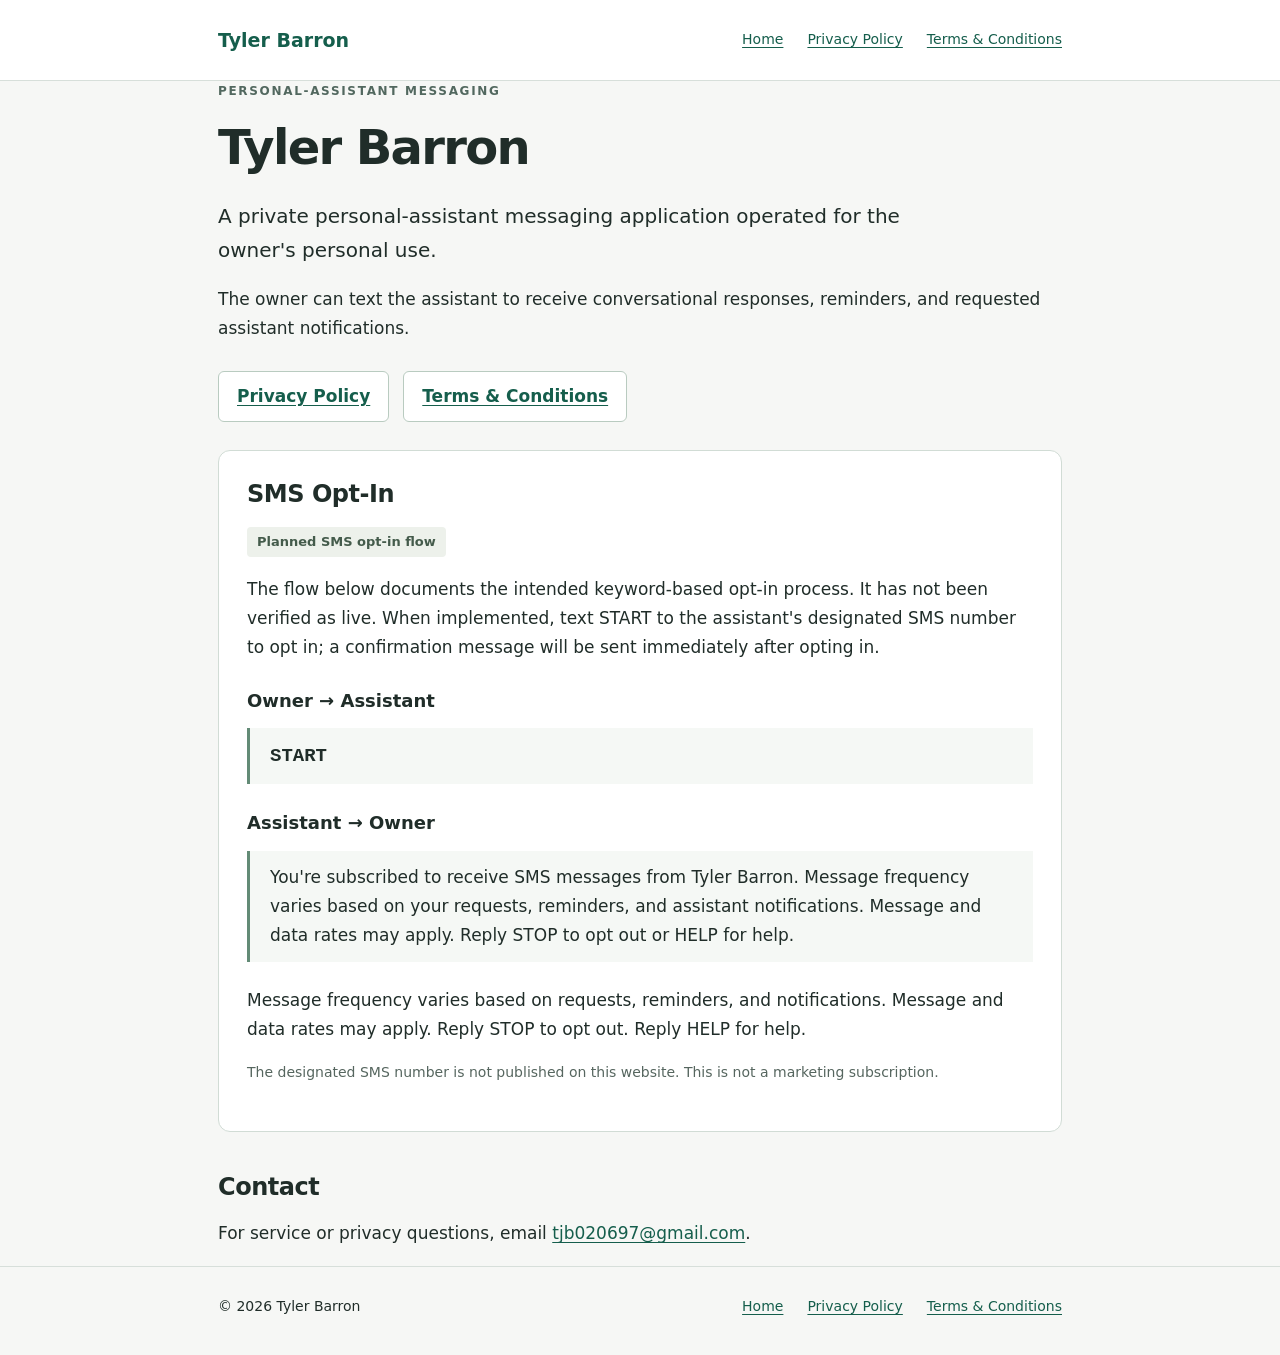
==== index.html @ 68b99710 "Publish static SMS compliance website" ====
<!doctype html>
<html lang="en"><head><meta charset="utf-8"><meta name="viewport" content="width=device-width, initial-scale=1"><meta name="description" content="Tyler Barron personal-assistant messaging service: SMS consent, privacy, and terms."><title>Tyler Barron</title><link rel="stylesheet" href="./styles.css"></head>
<body><a class="skip" href="#main">Skip to content</a><header><div class="wrap"><a class="brand" href="./">Tyler Barron</a><nav aria-label="Main navigation"><a href="./">Home</a><a href="./privacy/">Privacy Policy</a><a href="./terms/">Terms &amp; Conditions</a></nav></div></header><main id="main" class="wrap"><p class="eyebrow">Personal-assistant messaging</p><h1>Tyler Barron</h1><p class="intro">A private personal-assistant messaging application operated for the owner's personal use.</p><p>The owner can text the assistant to receive conversational responses, reminders, and requested assistant notifications.</p><div class="links"><a href="./privacy/">Privacy Policy</a><a href="./terms/">Terms &amp; Conditions</a></div>
<section class="panel" aria-labelledby="optin"><h2 id="optin">SMS Opt-In</h2><span class="badge">Planned SMS opt-in flow</span><p style="margin-top:18px">The flow below documents the intended keyword-based opt-in process. It has not been verified as live. When implemented, text START to the assistant's designated SMS number to opt in; a confirmation message will be sent immediately after opting in.</p><h3>Owner &rarr; Assistant</h3><div class="message"><code>START</code></div><h3>Assistant &rarr; Owner</h3><blockquote class="message"><p>You're subscribed to receive SMS messages from Tyler Barron. Message frequency varies based on your requests, reminders, and assistant notifications. Message and data rates may apply. Reply STOP to opt out or HELP for help.</p></blockquote><p>Message frequency varies based on requests, reminders, and notifications. Message and data rates may apply. Reply STOP to opt out. Reply HELP for help.</p><p class="muted">The designated SMS number is not published on this website. This is not a marketing subscription.</p></section><section><h2>Contact</h2><p>For service or privacy questions, email <a href="mailto:tjb020697@gmail.com">tjb020697@gmail.com</a>.</p></section></main><footer><div class="wrap"><p>&copy; 2026 Tyler Barron</p><nav aria-label="Footer navigation"><a href="./">Home</a><a href="./privacy/">Privacy Policy</a><a href="./terms/">Terms &amp; Conditions</a></nav></div></footer></body></html>
---- styles.css ----
*{box-sizing:border-box}html{color-scheme:light}body{margin:0;background:#f6f7f5;color:#202d29;font:17px/1.7 system-ui,-apple-system,BlinkMacSystemFont,"Segoe UI",sans-serif}a{color:#155e4c;text-underline-offset:.2em}a:hover{color:#093c30}a:focus-visible{outline:3px solid #ba691d;outline-offset:5px}.wrap{max-width:900px;margin:auto;padding:0 28px}header{border-bottom:1px solid #d7dfda;background:#fff}header .wrap{display:flex;justify-content:space-between;align-items:center;gap:24px;padding-top:24px;padding-bottom:24px}.brand{font-size:19px;font-weight:700;text-decoration:none}nav{display:flex;gap:24px;flex-wrap:wrap;font-size:14px}main{padding-top:60px;padding-bottom:64px;min-height:65vh}.eyebrow{text-transform:uppercase;letter-spacing:.14em;font-size:12px;font-weight:700;color:#52685f}h1{font-size:clamp(32px,6vw,48px);line-height:1.15;letter-spacing:-.035em;margin:16px 0 24px}h2{font-size:24px;line-height:1.3;letter-spacing:-.02em;margin:40px 0 16px}h3{font-size:18px;margin:24px 0 10px}p{margin:0 0 18px}.intro{font-size:20px;max-width:700px}.muted{color:#56665f;font-size:14px}.panel{padding:28px;border:1px solid #d1dcd5;border-radius:12px;background:#fff;margin-top:28px}.panel h2{margin-top:0}.badge{display:inline-block;background:#edf1eb;color:#445b4b;padding:4px 10px;border-radius:4px;font-size:13px;font-weight:650}.message{border-left:3px solid #638b76;padding:12px 20px;margin:12px 0 24px;background:#f5f8f5;overflow-wrap:anywhere}.message p:last-child{margin-bottom:0}code{font-size:19px;font-weight:700}ul{padding-left:24px}li{margin-bottom:8px}.links{display:flex;gap:14px;flex-wrap:wrap;margin-top:28px}.links a{padding:10px 18px;border:1px solid #b9cbc0;border-radius:6px;background:#fff;font-weight:600}.skip{position:absolute;left:16px;top:-100px;background:white;padding:8px}.skip:focus{top:8px}footer{border-top:1px solid #d7dfda;padding:28px 0 36px;font-size:14px}footer .wrap{display:flex;justify-content:space-between;gap:20px;flex-wrap:wrap}footer p{margin:0}a{overflow-wrap:anywhere}@media(max-width:560px){.wrap{padding:0 20px}header .wrap{align-items:flex-start;flex-direction:column;gap:12px;padding-top:20px;padding-bottom:20px}nav{gap:16px}main{padding-top:36px;padding-bottom:44px}.panel{padding:20px}.intro{font-size:18px}footer .wrap{flex-direction:column}}
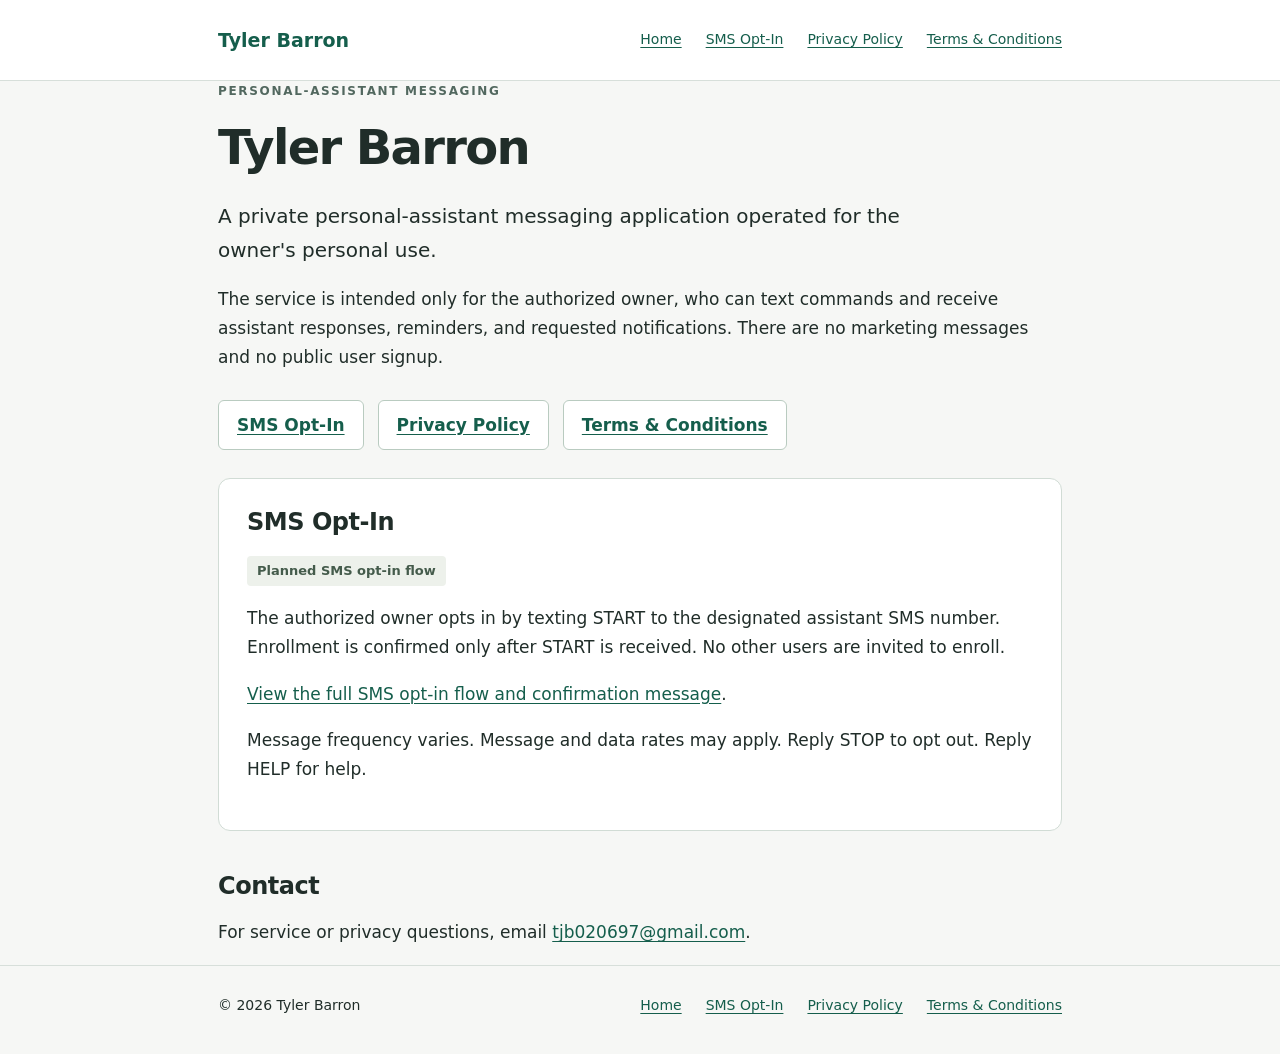
==== commit c4b28bfb: "Add dedicated planned SMS opt-in proof page" ====
--- a/index.html
+++ b/index.html
@@ -1,4 +1,4 @@
 <!doctype html>
 <html lang="en"><head><meta charset="utf-8"><meta name="viewport" content="width=device-width, initial-scale=1"><meta name="description" content="Tyler Barron personal-assistant messaging service: SMS consent, privacy, and terms."><title>Tyler Barron</title><link rel="stylesheet" href="./styles.css"></head>
-<body><a class="skip" href="#main">Skip to content</a><header><div class="wrap"><a class="brand" href="./">Tyler Barron</a><nav aria-label="Main navigation"><a href="./">Home</a><a href="./privacy/">Privacy Policy</a><a href="./terms/">Terms &amp; Conditions</a></nav></div></header><main id="main" class="wrap"><p class="eyebrow">Personal-assistant messaging</p><h1>Tyler Barron</h1><p class="intro">A private personal-assistant messaging application operated for the owner's personal use.</p><p>The owner can text the assistant to receive conversational responses, reminders, and requested assistant notifications.</p><div class="links"><a href="./privacy/">Privacy Policy</a><a href="./terms/">Terms &amp; Conditions</a></div>
-<section class="panel" aria-labelledby="optin"><h2 id="optin">SMS Opt-In</h2><span class="badge">Planned SMS opt-in flow</span><p style="margin-top:18px">The flow below documents the intended keyword-based opt-in process. It has not been verified as live. When implemented, text START to the assistant's designated SMS number to opt in; a confirmation message will be sent immediately after opting in.</p><h3>Owner &rarr; Assistant</h3><div class="message"><code>START</code></div><h3>Assistant &rarr; Owner</h3><blockquote class="message"><p>You're subscribed to receive SMS messages from Tyler Barron. Message frequency varies based on your requests, reminders, and assistant notifications. Message and data rates may apply. Reply STOP to opt out or HELP for help.</p></blockquote><p>Message frequency varies based on requests, reminders, and notifications. Message and data rates may apply. Reply STOP to opt out. Reply HELP for help.</p><p class="muted">The designated SMS number is not published on this website. This is not a marketing subscription.</p></section><section><h2>Contact</h2><p>For service or privacy questions, email <a href="mailto:tjb020697@gmail.com">tjb020697@gmail.com</a>.</p></section></main><footer><div class="wrap"><p>&copy; 2026 Tyler Barron</p><nav aria-label="Footer navigation"><a href="./">Home</a><a href="./privacy/">Privacy Policy</a><a href="./terms/">Terms &amp; Conditions</a></nav></div></footer></body></html>
+<body><a class="skip" href="#main">Skip to content</a><header><div class="wrap"><a class="brand" href="./">Tyler Barron</a><nav aria-label="Main navigation"><a href="./">Home</a><a href="./sms-opt-in/">SMS Opt-In</a><a href="./privacy/">Privacy Policy</a><a href="./terms/">Terms &amp; Conditions</a></nav></div></header><main id="main" class="wrap"><p class="eyebrow">Personal-assistant messaging</p><h1>Tyler Barron</h1><p class="intro">A private personal-assistant messaging application operated for the owner's personal use.</p><p>The service is intended only for the authorized owner, who can text commands and receive assistant responses, reminders, and requested notifications. There are no marketing messages and no public user signup.</p><div class="links"><a href="./sms-opt-in/">SMS Opt-In</a><a href="./privacy/">Privacy Policy</a><a href="./terms/">Terms &amp; Conditions</a></div>
+<section class="panel" aria-labelledby="optin"><h2 id="optin">SMS Opt-In</h2><span class="badge">Planned SMS opt-in flow</span><p style="margin-top:18px">The authorized owner opts in by texting START to the designated assistant SMS number. Enrollment is confirmed only after START is received. No other users are invited to enroll.</p><p><a href="./sms-opt-in/">View the full SMS opt-in flow and confirmation message</a>.</p><p>Message frequency varies. Message and data rates may apply. Reply STOP to opt out. Reply HELP for help.</p></section><section><h2>Contact</h2><p>For service or privacy questions, email <a href="mailto:tjb020697@gmail.com">tjb020697@gmail.com</a>.</p></section></main><footer><div class="wrap"><p>&copy; 2026 Tyler Barron</p><nav aria-label="Footer navigation"><a href="./">Home</a><a href="./sms-opt-in/">SMS Opt-In</a><a href="./privacy/">Privacy Policy</a><a href="./terms/">Terms &amp; Conditions</a></nav></div></footer></body></html>
